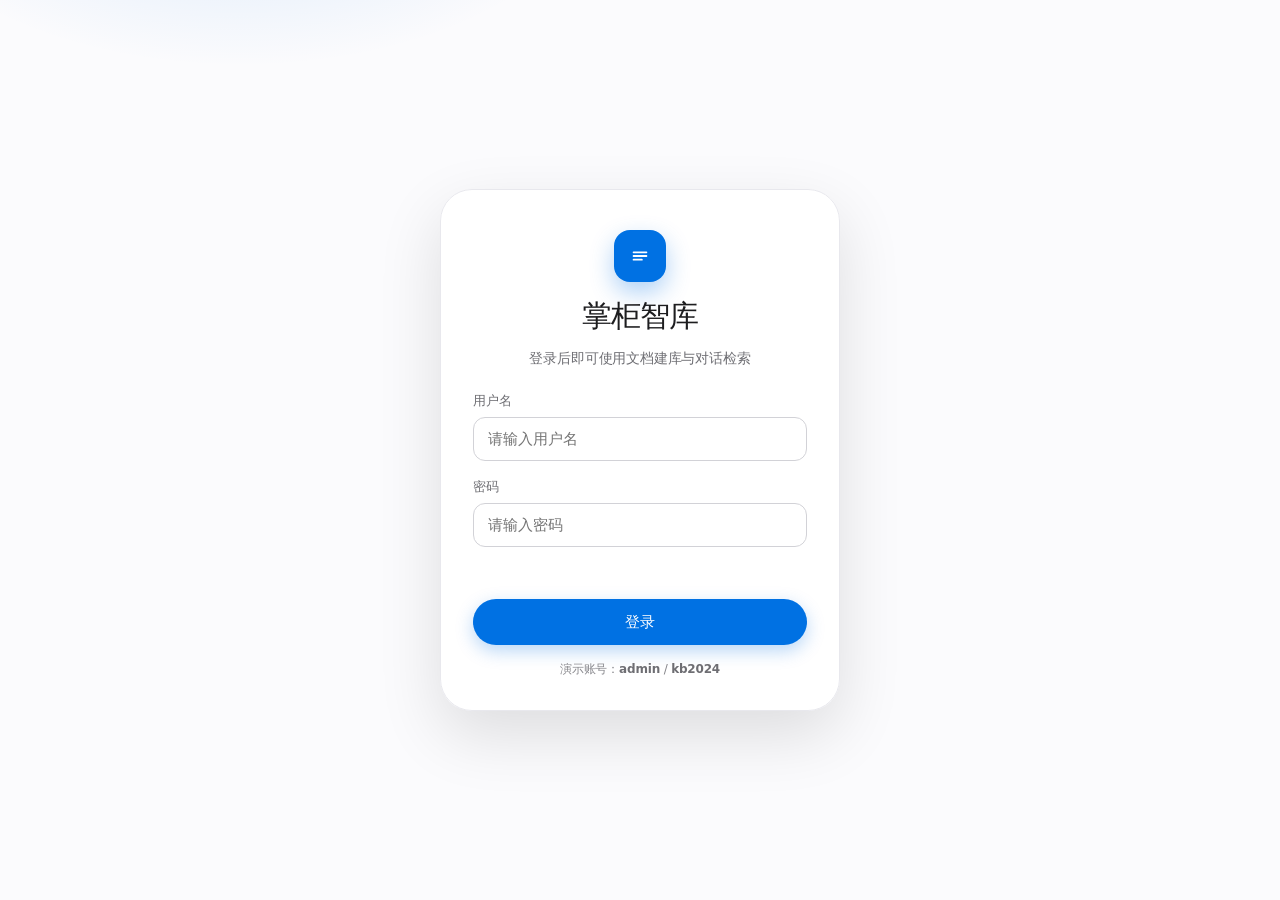
==== web/unified-frontend/chat.html @ 0f70e386 "Initial commit: RAG knowledge-base (import/query LangGraph pipelines) - 排除 .env(真实密钥) 与 .idea/，补全 .g" ====
<!DOCTYPE html>
<html lang="zh-CN">
<head>
  <meta charset="UTF-8" />
  <meta name="viewport" content="width=device-width, initial-scale=1.0, viewport-fit=cover" />
  <meta name="theme-color" content="#fbfbfd" />
  <meta name="description" content="掌柜智库 · 对话检索：流式输出、阶段进度、历史记录与参考配图" />
  <title>对话检索 · 掌柜智库</title>
  <link rel="icon" href="data:image/svg+xml,%3Csvg xmlns='http://www.w3.org/2000/svg' viewBox='0 0 32 32'%3E%3Crect width='32' height='32' rx='8' fill='%230071e3'/%3E%3Cpath d='M9 11h14M9 16h14M9 21h9' stroke='white' stroke-width='2.2' stroke-linecap='round'/%3E%3C/svg%3E" />
  <link rel="stylesheet" href="styles.css" />
  <script>
    /* 登录门禁引导：首次渲染前决定「锁定 / 已登录」，避免未登录时内容一闪而过（FOUC）。 */
    (function () {
      try {
        var authed = localStorage.getItem('kb.auth') === 'ok';
        document.documentElement.classList.add(authed ? 'is-authed' : 'is-locked');
      } catch (e) {
        document.documentElement.classList.add('is-locked');
      }
    })();
  </script>
</head>
<body>
  <!-- ===================== 登录门禁（全站共用） ===================== -->
  <div class="login-view" id="loginView">
    <div class="login-bg" aria-hidden="true"></div>
    <form class="login-card" id="loginForm" novalidate>
      <span class="login-logo" aria-hidden="true">
        <svg viewBox="0 0 24 24" width="22" height="22" fill="none">
          <path d="M5 8h14M5 12h14M5 16h9" stroke="currentColor" stroke-width="2" stroke-linecap="round" />
        </svg>
      </span>
      <h1 class="login-title">掌柜智库</h1>
      <p class="login-sub">登录后即可使用文档建库与对话检索</p>

      <label class="login-field">
        <span>用户名</span>
        <input type="text" id="loginUser" autocomplete="username" placeholder="请输入用户名" spellcheck="false" />
      </label>
      <label class="login-field">
        <span>密码</span>
        <input type="password" id="loginPass" autocomplete="current-password" placeholder="请输入密码" />
      </label>

      <p class="login-error" id="loginError" role="alert" aria-live="polite"></p>

      <button class="btn btn-primary login-submit" id="loginSubmit" type="submit">登录</button>
      <p class="login-hint">演示账号：<b>admin</b> / <b>kb2024</b></p>
    </form>
  </div>

  <!-- ===================== 导航（全站共用） ===================== -->
  <header class="nav" id="nav">
    <div class="nav-inner">
      <a class="nav-brand" href="index.html" aria-label="返回首页">
        <span class="nav-logo" aria-hidden="true">
          <svg viewBox="0 0 24 24" width="20" height="20" fill="none">
            <path d="M5 8h14M5 12h14M5 16h9" stroke="currentColor" stroke-width="2" stroke-linecap="round" />
          </svg>
        </span>
        <span class="nav-name">掌柜智库</span>
      </a>

      <nav class="nav-links" aria-label="主导航">
        <a href="import.html">建库</a>
        <a href="chat.html">对话检索</a>
        <a href="workflow.html">工作流</a>
      </nav>

      <div class="nav-actions">
        <div class="user-menu" id="userMenu" hidden>
          <button class="user-trigger" id="userTrigger" type="button" aria-haspopup="true" aria-expanded="false">
            <span class="user-avatar" data-user-avatar>A</span>
            <span class="user-name" data-user-name>admin</span>
            <span class="user-status" title="已登录"><i class="dot dot-ok"></i></span>
            <svg class="user-caret" viewBox="0 0 24 24" width="12" height="12" fill="none" aria-hidden="true">
              <path d="M6 9l6 6 6-6" stroke="currentColor" stroke-width="2" stroke-linecap="round" stroke-linejoin="round" />
            </svg>
          </button>
          <div class="user-dropdown" id="userDropdown" hidden role="menu">
            <div class="user-dropdown-head">
              <span class="user-avatar" data-user-avatar>A</span>
              <div class="user-dropdown-meta">
                <strong data-user-name>admin</strong>
                <span>已登录</span>
              </div>
            </div>
            <button class="user-dropdown-item is-danger" id="btnLogoutMenu" type="button" role="menuitem">退出登录</button>
          </div>
        </div>

        <button class="nav-ghost" id="btnSettings" type="button">
          <svg viewBox="0 0 24 24" width="15" height="15" fill="none" aria-hidden="true">
            <circle cx="12" cy="12" r="3.2" stroke="currentColor" stroke-width="1.8" />
            <path d="M19.4 15a1.7 1.7 0 0 0 .34 1.87l.06.06a2 2 0 1 1-2.83 2.83l-.06-.06a1.7 1.7 0 0 0-1.87-.34 1.7 1.7 0 0 0-1 1.56V21a2 2 0 1 1-4 0v-.09a1.7 1.7 0 0 0-1.11-1.56 1.7 1.7 0 0 0-1.87.34l-.06.06a2 2 0 1 1-2.83-2.83l.06-.06a1.7 1.7 0 0 0 .34-1.87 1.7 1.7 0 0 0-1.56-1H3a2 2 0 1 1 0-4h.09A1.7 1.7 0 0 0 4.65 8.9a1.7 1.7 0 0 0-.34-1.87l-.06-.06a2 2 0 1 1 2.83-2.83l.06.06a1.7 1.7 0 0 0 1.87.34H9a1.7 1.7 0 0 0 1-1.56V3a2 2 0 1 1 4 0v.09a1.7 1.7 0 0 0 1 1.56 1.7 1.7 0 0 0 1.87-.34l.06-.06a2 2 0 1 1 2.83 2.83l-.06.06a1.7 1.7 0 0 0-.34 1.87V9a1.7 1.7 0 0 0 1.56 1H21a2 2 0 1 1 0 4h-.09a1.7 1.7 0 0 0-1.51 1z" stroke="currentColor" stroke-width="1.4" stroke-linecap="round" stroke-linejoin="round" />
          </svg>
          <span>设置</span>
        </button>
        <button class="nav-burger" id="btnBurger" type="button" aria-label="打开菜单" aria-expanded="false">
          <span></span><span></span>
        </button>
      </div>
    </div>
    <div class="mobile-menu" id="mobileMenu" hidden>
      <a href="import.html">建库</a>
      <a href="chat.html">对话检索</a>
      <a href="workflow.html">工作流</a>
    </div>
  </header>

  <main>
    <!-- ===================== 页面标题 ===================== -->
    <header class="page-head">
      <div class="page-head-bg" aria-hidden="true"></div>
      <p class="eyebrow reveal">对话检索</p>
      <h1 class="page-title reveal">像和人对话一样查资料</h1>
      <p class="page-sub reveal">流式输出、阶段进度、图片参考与历史记录，一次到位。</p>
    </header>

    <!-- ===================== 对话窗口 ===================== -->
    <section class="section section-tight">
      <div class="chat-shell reveal">
        <div class="chat-toolbar">
          <div class="chat-brand">
            <span class="chat-logo" aria-hidden="true"></span>
            <div class="chat-brand-text">
              <strong>BOSS 智库知识库</strong>
              <span>在线 · 知识库检索与联网问答</span>
            </div>
          </div>
          <div class="chat-actions">
            <span class="pill" id="apiPill">API: 未连接</span>
            <label class="switch" title="开启后答案将逐字输出">
              <input type="checkbox" id="streamToggle" checked />
              <span class="switch-track" aria-hidden="true"><span class="switch-thumb"></span></span>
              <span class="switch-label">流式输出</span>
            </label>
            <button class="btn-mini" id="btnClear" type="button">清空历史</button>
          </div>
        </div>

        <!-- ⚠️ 消息容器 id 必须唯一：历史上曾误用 id="chat"，与区块 id 冲突，
             导致 JS 追加的消息被渲染到对话框卡片之外。现固定为 chatLog。 -->
        <div class="chat" id="chatLog" aria-live="polite">
          <div class="dayline">今天</div>
          <div class="msg bot">
            <div class="avatar bot">智库</div>
            <div class="msg-body">
              <div class="bubble">你好，我是掌柜智库知识库助手。你可以直接提问，我会在「阶段进度」里展示处理过程。</div>
              <div class="meta">试试问：「如何使用万用表测量电压？」</div>
            </div>
          </div>
        </div>

        <div class="composer">
          <textarea id="input" rows="1" placeholder="请输入你的问题…（Enter 发送，Shift+Enter 换行）"></textarea>
          <button class="send" id="send" type="button">
            <span class="send-label">发送</span>
            <svg class="send-icon" viewBox="0 0 24 24" width="16" height="16" fill="none" aria-hidden="true">
              <path d="M5 12h14M13 6l6 6-6 6" stroke="currentColor" stroke-width="2" stroke-linecap="round" stroke-linejoin="round" />
            </svg>
          </button>
        </div>
        <div class="composer-hint">
          快捷键：<span class="kbd">Enter</span> 发送 · <span class="kbd">Shift</span>+<span class="kbd">Enter</span> 换行
        </div>
      </div>
    </section>
  </main>

  <!-- ===================== 页脚（全站共用） ===================== -->
  <footer class="footer">
    <div class="footer-inner">
      <div class="footer-brand">
        <span class="nav-logo small" aria-hidden="true">
          <svg viewBox="0 0 24 24" width="16" height="16" fill="none">
            <path d="M5 8h14M5 12h14M5 16h9" stroke="currentColor" stroke-width="2" stroke-linecap="round" />
          </svg>
        </span>
        <span>掌柜智库 · 知识库智能智库</span>
      </div>
      <div class="footer-links">
        <a href="import.html">建库</a>
        <a href="chat.html">对话检索</a>
        <a href="workflow.html">工作流</a>
      </div>
      <div class="footer-status">
        <span class="status-chip" id="pillImport"><i class="dot dot-idle"></i>导入服务 检测中</span>
        <span class="status-chip" id="pillQuery"><i class="dot dot-idle"></i>查询服务 检测中</span>
      </div>
      <p class="footer-note">多页静态站点 · 可直接被后端或 EdgeOne Makers 静态伺服</p>
    </div>
  </footer>

  <!-- ===================== 设置弹窗（全站共用） ===================== -->
  <div class="modal-mask" id="settingsMask" hidden>
    <div class="modal" role="dialog" aria-modal="true" aria-labelledby="settingsTitle">
      <div class="modal-head">
        <h3 id="settingsTitle">服务地址设置</h3>
        <button class="modal-close" id="btnCloseSettings" type="button" aria-label="关闭">×</button>
      </div>
      <div class="modal-body">
        <label class="field">
          <span>导入服务 Base URL</span>
          <input type="text" id="cfgImport" placeholder="http://127.0.0.1:8000" spellcheck="false" />
        </label>
        <label class="field">
          <span>查询服务 Base URL</span>
          <input type="text" id="cfgQuery" placeholder="http://127.0.0.1:8001" spellcheck="false" />
        </label>
        <p class="field-hint">
          留空则使用页面默认值。修改后保存在本机浏览器，仅影响当前设备。
          也可通过 URL 参数覆盖，例如 <code>?import=http://10.0.0.5:8000&amp;query=http://10.0.0.5:8001</code>。
        </p>

        <div class="modal-divider" role="separator"></div>
        <div class="modal-account">
          <div class="modal-account-text">
            <strong>账号</strong>
            <span>退出后需重新登录才能查看内容</span>
          </div>
          <button class="btn btn-danger-ghost btn-sm" id="btnLogout" type="button">退出登录</button>
        </div>
      </div>
      <div class="modal-foot">
        <button class="btn btn-ghost btn-sm" id="btnResetSettings" type="button">恢复默认</button>
        <button class="btn btn-primary btn-sm" id="btnSaveSettings" type="button">保存并重连</button>
      </div>
    </div>
  </div>

  <script src="app.js"></script>
</body>
</html>
---- web/unified-frontend/styles.css ----
/* ==========================================================================
   掌柜智库 · 统一前端控制台
   Apple 官网风格 — 克制、留白、细腻过渡
   ========================================================================== */

:root {
  /* 中性色 */
  --bg: #fbfbfd;
  --bg-alt: #f5f5f7;
  --panel: #ffffff;
  --text: #1d1d1f;
  --text-2: #6e6e73;
  --text-3: #86868b;
  --line: #d2d2d7;
  --line-soft: #e8e8ed;
  --line-faint: #f0f0f2;

  /* 品牌色（Apple blue） */
  --brand: #0071e3;
  --brand-hover: #0077ed;
  --brand-ink: #0058b8;
  --brand-soft: rgba(0, 113, 227, 0.08);

  /* 语义色 */
  --ok: #28a745;
  --ok-soft: rgba(40, 167, 69, 0.1);
  --warn: #f0a020;
  --warn-soft: rgba(240, 160, 32, 0.12);
  --err: #e5484d;
  --err-soft: rgba(229, 72, 77, 0.1);

  /* 圆角 / 阴影 */
  --r-xl: 32px;
  --r-lg: 22px;
  --r-md: 16px;
  --r-sm: 11px;
  --shadow-sm: 0 1px 2px rgba(0, 0, 0, 0.04), 0 4px 12px rgba(0, 0, 0, 0.035);
  --shadow-md: 0 6px 24px rgba(0, 0, 0, 0.07);
  --shadow-lg: 0 24px 64px rgba(0, 0, 0, 0.12);

  /* 缓动 */
  --ease: cubic-bezier(0.22, 0.61, 0.36, 1);
  --ease-out: cubic-bezier(0.16, 0.68, 0.4, 1);

  --nav-h: 52px;
}

* { box-sizing: border-box; }

html {
  scroll-behavior: smooth;
  scroll-padding-top: calc(var(--nav-h) + 16px);
  -webkit-text-size-adjust: 100%;
}

body {
  margin: 0;
  background: var(--bg);
  color: var(--text);
  font-family: -apple-system, BlinkMacSystemFont, "SF Pro Display", "SF Pro Text",
    "Helvetica Neue", "PingFang SC", "Hiragino Sans GB", "Microsoft YaHei", system-ui, sans-serif;
  font-size: 17px;
  line-height: 1.47059;
  letter-spacing: -0.011em;
  font-synthesis: none;
  -webkit-font-smoothing: antialiased;
  -moz-osx-font-smoothing: grayscale;
  overflow-x: hidden;
}

h1, h2, h3, h4 { margin: 0; font-weight: 600; letter-spacing: -0.021em; line-height: 1.08; }
p { margin: 0; }
a { color: inherit; text-decoration: none; }
button { font: inherit; color: inherit; cursor: pointer; border: none; background: none; }
code, .kbd {
  font-family: ui-monospace, SFMono-Regular, "SF Mono", Menlo, Consolas, monospace;
}
.muted { color: var(--text-3); }
::selection { background: rgba(0, 113, 227, 0.18); }

/* ========================== 滚动揭示 ========================== */
.reveal {
  opacity: 0;
  transform: translateY(26px);
  transition: opacity 0.8s var(--ease-out), transform 0.8s var(--ease-out);
  will-change: opacity, transform;
}
.reveal.is-visible { opacity: 1; transform: none; }

@media (prefers-reduced-motion: reduce) {
  html { scroll-behavior: auto; }
  .reveal { opacity: 1; transform: none; transition: none; }
  * { animation-duration: 0.001ms !important; transition-duration: 0.001ms !important; }
}

/* ========================== 通用排版 ========================== */
.eyebrow {
  font-size: 12px;
  font-weight: 600;
  letter-spacing: 0.09em;
  text-transform: uppercase;
  color: var(--brand);
  margin-bottom: 10px;
}

.section {
  max-width: 1080px;
  margin: 0 auto;
  padding: 96px 24px;
}
.section-alt {
  max-width: none;
  background: var(--bg-alt);
}
.section-alt > * { max-width: 1080px; margin-left: auto; margin-right: auto; }

.section-head {
  max-width: 720px;
  margin: 0 auto 44px;
  text-align: center;
}
.section-head h2 {
  font-size: clamp(30px, 4.4vw, 46px);
  margin-bottom: 14px;
}
.section-sub {
  font-size: 19px;
  color: var(--text-2);
  line-height: 1.5;
}

/* ========================== 按钮 ========================== */
.btn {
  display: inline-flex;
  align-items: center;
  justify-content: center;
  gap: 6px;
  border-radius: 980px;
  font-size: 15px;
  font-weight: 500;
  letter-spacing: -0.01em;
  padding: 12px 24px;
  transition: transform 0.24s var(--ease), background-color 0.24s var(--ease),
    color 0.24s var(--ease), box-shadow 0.24s var(--ease), opacity 0.2s;
  white-space: nowrap;
}
.btn:active { transform: scale(0.975); }
.btn-primary {
  background: var(--brand);
  color: #fff;
  box-shadow: 0 6px 18px rgba(0, 113, 227, 0.28);
}
.btn-primary:hover { background: var(--brand-hover); box-shadow: 0 10px 26px rgba(0, 113, 227, 0.34); }
.btn-primary:disabled { opacity: 0.5; box-shadow: none; cursor: not-allowed; transform: none; }
.btn-link { color: var(--brand); padding: 12px 8px; }
.btn-link:hover { text-decoration: underline; text-underline-offset: 3px; }
.btn-ghost { background: rgba(0, 0, 0, 0.05); color: var(--text); }
.btn-ghost:hover { background: rgba(0, 0, 0, 0.08); }
.btn-sm { padding: 9px 18px; font-size: 14px; }

.btn-mini {
  font-size: 13px;
  color: var(--brand);
  padding: 6px 12px;
  border-radius: 980px;
  transition: background-color 0.2s var(--ease);
}
.btn-mini:hover { background: var(--brand-soft); }
.btn-mini:active { transform: scale(0.97); }

/* ========================== 导航 ========================== */
.nav {
  position: fixed;
  top: 0; left: 0; right: 0;
  z-index: 900;
  height: var(--nav-h);
  background: rgba(251, 251, 253, 0.72);
  -webkit-backdrop-filter: saturate(180%) blur(20px);
  backdrop-filter: saturate(180%) blur(20px);
  border-bottom: 1px solid transparent;
  transition: border-color 0.3s var(--ease), background-color 0.3s var(--ease);
}
.nav.is-scrolled {
  border-bottom-color: var(--line-soft);
  background: rgba(251, 251, 253, 0.86);
}
.nav-inner {
  max-width: 1080px;
  margin: 0 auto;
  height: 100%;
  padding: 0 24px;
  display: flex;
  align-items: center;
  gap: 20px;
}
.nav-brand { display: flex; align-items: center; gap: 9px; font-weight: 600; font-size: 16px; }
.nav-logo {
  width: 26px; height: 26px;
  display: inline-flex; align-items: center; justify-content: center;
  border-radius: 8px;
  background: var(--brand);
  color: #fff;
  flex: 0 0 auto;
}
.nav-logo.small { width: 22px; height: 22px; border-radius: 7px; }

.nav-links { display: flex; gap: 4px; margin-left: 12px; }
.nav-links a {
  font-size: 14px;
  color: var(--text-2);
  padding: 7px 13px;
  border-radius: 980px;
  transition: color 0.2s var(--ease), background-color 0.2s var(--ease);
}
.nav-links a:hover { color: var(--text); background: rgba(0, 0, 0, 0.045); }
.nav-links a.is-active { color: var(--text); background: rgba(0, 0, 0, 0.06); font-weight: 500; }

.nav-actions { margin-left: auto; display: flex; align-items: center; gap: 10px; }
.nav-ghost {
  display: inline-flex; align-items: center; gap: 6px;
  font-size: 14px; color: var(--text-2);
  padding: 7px 14px;
  border: 1px solid var(--line);
  border-radius: 980px;
  transition: color 0.2s, border-color 0.2s, background-color 0.2s;
}
.nav-ghost:hover { color: var(--text); border-color: var(--text-3); background: rgba(0, 0, 0, 0.03); }
.nav-ghost:active { transform: scale(0.97); }

.nav-burger {
  display: none;
  width: 40px; height: 40px;
  border-radius: 10px;
  flex-direction: column;
  align-items: center;
  justify-content: center;
  gap: 5px;
}
.nav-burger span {
  display: block;
  width: 18px; height: 1.8px;
  background: var(--text);
  border-radius: 2px;
  transition: transform 0.3s var(--ease), opacity 0.3s var(--ease);
}
.nav-burger[aria-expanded="true"] span:first-child { transform: translateY(3.4px) rotate(45deg); }
.nav-burger[aria-expanded="true"] span:last-child { transform: translateY(-3.4px) rotate(-45deg); }

.mobile-menu {
  background: rgba(251, 251, 253, 0.96);
  -webkit-backdrop-filter: blur(20px);
  backdrop-filter: blur(20px);
  border-bottom: 1px solid var(--line-soft);
  padding: 8px 24px 16px;
  display: flex;
  flex-direction: column;
  animation: menuIn 0.28s var(--ease-out);
}
@keyframes menuIn { from { opacity: 0; transform: translateY(-8px); } to { opacity: 1; transform: none; } }
.mobile-menu a {
  padding: 12px 4px;
  font-size: 17px;
  border-bottom: 1px solid var(--line-faint);
}
.mobile-menu a:last-child { border-bottom: none; }
/* [hidden] 必须能覆盖上面的 display:flex，否则移动端菜单会在桌面端一直可见 */
.mobile-menu[hidden] { display: none; }

/* ========================== Hero ========================== */
.hero {
  position: relative;
  padding: calc(var(--nav-h) + 92px) 24px 96px;
  text-align: center;
  overflow: hidden;
}
.hero-bg {
  position: absolute;
  inset: -20% -10% auto -10%;
  height: 900px;
  background:
    radial-gradient(600px 340px at 22% 12%, rgba(0, 113, 227, 0.13), transparent 62%),
    radial-gradient(560px 320px at 80% 4%, rgba(90, 124, 250, 0.12), transparent 60%);
  pointer-events: none;
}
.hero-inner { position: relative; max-width: 820px; margin: 0 auto; }
.hero-title {
  font-size: clamp(52px, 10vw, 104px);
  font-weight: 700;
  letter-spacing: -0.03em;
  background: linear-gradient(180deg, #1d1d1f 30%, #6b6b70 130%);
  -webkit-background-clip: text;
  background-clip: text;
  -webkit-text-fill-color: transparent;
  margin-bottom: 22px;
}
.hero-sub {
  font-size: clamp(18px, 2.4vw, 23px);
  color: var(--text-2);
  line-height: 1.42;
  margin-bottom: 34px;
}
.hero-actions {
  display: flex;
  gap: 18px;
  justify-content: center;
  align-items: center;
  flex-wrap: wrap;
  margin-bottom: 40px;
}
.hero-meta {
  display: flex;
  gap: 12px;
  justify-content: center;
  flex-wrap: wrap;
}
.status-chip {
  display: inline-flex;
  align-items: center;
  gap: 8px;
  font-size: 13px;
  color: var(--text-2);
  background: rgba(255, 255, 255, 0.7);
  border: 1px solid var(--line-soft);
  padding: 7px 14px;
  border-radius: 980px;
  box-shadow: var(--shadow-sm);
}
.dot { width: 7px; height: 7px; border-radius: 50%; flex: 0 0 auto; }
.dot-idle { background: var(--text-3); }
.dot-ok { background: var(--ok); box-shadow: 0 0 0 3px var(--ok-soft); }
.dot-err { background: var(--err); box-shadow: 0 0 0 3px var(--err-soft); }

/* ========================== 卡片 ========================== */
.card {
  background: var(--panel);
  border: 1px solid var(--line-soft);
  border-radius: var(--r-xl);
  box-shadow: var(--shadow-sm);
  padding: 28px;
  transition: box-shadow 0.4s var(--ease), transform 0.4s var(--ease), border-color 0.4s;
}
.card:hover { box-shadow: var(--shadow-md); }

/* ========================== 上传区 ========================== */
.upload-card { max-width: 860px; margin: 0 auto; }
.dropzone {
  border: 1.5px dashed var(--line);
  border-radius: var(--r-lg);
  background: linear-gradient(180deg, #fcfcfe, #f7f8fb);
  padding: 54px 24px;
  text-align: center;
  cursor: pointer;
  transition: border-color 0.3s var(--ease), background-color 0.3s var(--ease),
    transform 0.3s var(--ease), box-shadow 0.3s var(--ease);
  outline: none;
}
.dropzone:hover, .dropzone:focus-visible {
  border-color: var(--brand);
  background: #f4f9ff;
  box-shadow: 0 0 0 4px var(--brand-soft);
}
.dropzone.is-drag {
  border-color: var(--brand);
  background: #eef6ff;
  transform: scale(1.008);
  box-shadow: 0 0 0 6px var(--brand-soft);
}
.dropzone-icon {
  width: 56px; height: 56px;
  margin: 0 auto 16px;
  display: flex; align-items: center; justify-content: center;
  border-radius: 16px;
  background: var(--brand-soft);
  color: var(--brand);
  transition: transform 0.3s var(--ease);
}
.dropzone:hover .dropzone-icon { transform: translateY(-3px); }
.dropzone-title { font-size: 17px; font-weight: 500; margin-bottom: 6px; }
.link-em { color: var(--brand); }
.dropzone-hint { font-size: 13px; color: var(--text-3); }
.file-input { display: none; }

.upload-toolbar {
  display: flex;
  align-items: center;
  gap: 16px;
  margin-top: 22px;
  flex-wrap: wrap;
}
.upload-hint { font-size: 13px; color: var(--text-3); }

/* ========================== 任务列表 ========================== */
.task-panel { max-width: 860px; margin: 40px auto 0; }
.panel-head {
  display: flex;
  align-items: baseline;
  justify-content: space-between;
  margin-bottom: 16px;
  padding: 0 4px;
}
.panel-head h3 { font-size: 21px; }

.task-list { display: flex; flex-direction: column; gap: 14px; }

.task-card {
  background: var(--panel);
  border: 1px solid var(--line-soft);
  border-radius: var(--r-lg);
  padding: 20px 22px;
  box-shadow: var(--shadow-sm);
  animation: cardIn 0.5s var(--ease-out);
  transition: box-shadow 0.35s var(--ease), border-color 0.35s var(--ease);
}
.task-card:hover { box-shadow: var(--shadow-md); }
@keyframes cardIn { from { opacity: 0; transform: translateY(14px); } to { opacity: 1; transform: none; } }

.task-top { display: flex; align-items: flex-start; gap: 14px; }
.task-file { flex: 1; min-width: 0; }
.task-name {
  font-size: 15px;
  font-weight: 500;
  white-space: nowrap;
  overflow: hidden;
  text-overflow: ellipsis;
}
.task-size { font-size: 12px; color: var(--text-3); margin-top: 3px; }

.badge {
  flex: 0 0 auto;
  font-size: 12px;
  font-weight: 500;
  padding: 5px 12px;
  border-radius: 980px;
  white-space: nowrap;
}
.badge-uploading { background: var(--warn-soft); color: #b5750a; }
.badge-processing { background: var(--brand-soft); color: var(--brand-ink); }
.badge-completed { background: var(--ok-soft); color: #1e7e34; }
.badge-failed { background: var(--err-soft); color: #c0292e; }

.progress-track {
  height: 4px;
  background: var(--line-faint);
  border-radius: 99px;
  overflow: hidden;
  margin-top: 16px;
}
.progress-fill {
  height: 100%;
  width: 0%;
  border-radius: 99px;
  background: var(--brand);
  transition: width 0.5s var(--ease), background-color 0.4s var(--ease);
}
.progress-fill.is-active {
  background: linear-gradient(90deg, #34aadc, var(--brand), #34aadc);
  background-size: 200% 100%;
  animation: shimmer 1.6s linear infinite;
}
@keyframes shimmer { from { background-position: 0% 0; } to { background-position: 200% 0; } }

/* 节点步骤条 */
.stepper {
  display: flex;
  flex-wrap: wrap;
  gap: 8px;
  margin-top: 18px;
}
.step {
  display: inline-flex;
  align-items: center;
  gap: 7px;
  font-size: 12.5px;
  color: var(--text-3);
  background: var(--bg-alt);
  border: 1px solid var(--line-faint);
  border-radius: 980px;
  padding: 6px 12px 6px 9px;
  transition: color 0.3s var(--ease), background-color 0.3s var(--ease),
    border-color 0.3s var(--ease);
}
.step-ico {
  width: 15px; height: 15px;
  border-radius: 50%;
  border: 1.6px solid var(--line);
  display: inline-flex; align-items: center; justify-content: center;
  flex: 0 0 auto;
  font-size: 9px;
  color: transparent;
}
.step.is-done { color: #1e7e34; background: var(--ok-soft); border-color: transparent; }
.step.is-done .step-ico {
  background: var(--ok);
  border-color: var(--ok);
  color: #fff;
}
.step.is-running { color: var(--brand-ink); background: var(--brand-soft); border-color: transparent; }
.step.is-running .step-ico {
  border-color: var(--brand);
  border-top-color: transparent;
  animation: spin 0.8s linear infinite;
}
@keyframes spin { to { transform: rotate(360deg); } }

.log-box { margin-top: 14px; font-size: 12.5px; color: var(--text-2); }
.log-box summary {
  cursor: pointer;
  user-select: none;
  list-style: none;
  color: var(--text-3);
  transition: color 0.2s;
  display: inline-flex; align-items: center; gap: 6px;
}
.log-box summary::-webkit-details-marker { display: none; }
.log-box summary::before {
  content: "";
  width: 6px; height: 6px;
  border-right: 1.5px solid currentColor;
  border-bottom: 1.5px solid currentColor;
  transform: rotate(-45deg);
  transition: transform 0.25s var(--ease);
}
.log-box[open] summary::before { transform: rotate(45deg); }
.log-box summary:hover { color: var(--text); }
.log-list { margin: 10px 0 0; padding: 0 0 0 2px; list-style: none; }
.log-list li {
  padding: 5px 0 5px 20px;
  position: relative;
  line-height: 1.5;
  border-bottom: 1px solid var(--line-faint);
}
.log-list li:last-child { border-bottom: none; }
.log-list li::before {
  content: "✓";
  position: absolute; left: 2px; top: 5px;
  color: var(--ok);
  font-size: 11px;
}
.log-list li.is-running::before { content: "…"; color: var(--brand); font-weight: 700; }
.log-list li.is-empty::before { content: ""; }
.log-list li.is-empty { color: var(--text-3); padding-left: 2px; }

.empty-state {
  text-align: center;
  padding: 40px 20px;
  border: 1px dashed var(--line);
  border-radius: var(--r-lg);
  color: var(--text-3);
}
.empty-state p { font-size: 16px; color: var(--text-2); margin-bottom: 6px; }
.empty-state span { font-size: 13px; }
.empty-state[hidden] { display: none; }

/* ========================== 对话区 ========================== */
.chat-shell {
  max-width: 900px;
  margin: 0 auto;
  background: var(--panel);
  border: 1px solid var(--line-soft);
  border-radius: var(--r-xl);
  box-shadow: var(--shadow-lg);
  overflow: hidden;
  display: flex;
  flex-direction: column;
  height: min(760px, 82vh);
}

.chat-toolbar {
  display: flex;
  align-items: center;
  gap: 14px;
  padding: 14px 20px;
  border-bottom: 1px solid var(--line-soft);
  background: rgba(255, 255, 255, 0.9);
}
.chat-brand { display: flex; align-items: center; gap: 11px; min-width: 0; }
.chat-logo {
  width: 34px; height: 34px;
  border-radius: 11px;
  background: linear-gradient(135deg, #0a84ff, #5b7cfa);
  box-shadow: 0 8px 18px rgba(0, 113, 227, 0.28);
  flex: 0 0 auto;
}
.chat-brand-text { display: flex; flex-direction: column; line-height: 1.2; min-width: 0; }
.chat-brand-text strong { font-size: 14px; }
.chat-brand-text span { font-size: 12px; color: var(--text-3); margin-top: 2px; }
.chat-actions { margin-left: auto; display: flex; align-items: center; gap: 12px; }

.pill {
  font-size: 12px;
  color: var(--text-3);
  border: 1px solid var(--line-soft);
  padding: 5px 11px;
  border-radius: 980px;
  background: var(--bg-alt);
  white-space: nowrap;
  transition: color 0.25s var(--ease), background-color 0.25s var(--ease),
    border-color 0.25s var(--ease);
}
.pill.is-ok { color: #1e7e34; background: var(--ok-soft); border-color: transparent; }

.switch {
  display: inline-flex;
  align-items: center;
  gap: 8px;
  font-size: 12.5px;
  color: var(--text-2);
  cursor: pointer;
  user-select: none;
}
.switch input { position: absolute; opacity: 0; pointer-events: none; }
.switch-track {
  width: 40px; height: 24px;
  border-radius: 99px;
  background: var(--line);
  position: relative;
  transition: background-color 0.3s var(--ease);
  flex: 0 0 auto;
}
.switch-thumb {
  position: absolute;
  top: 2px; left: 2px;
  width: 20px; height: 20px;
  border-radius: 50%;
  background: #fff;
  box-shadow: 0 1px 3px rgba(0, 0, 0, 0.25);
  transition: transform 0.3s var(--ease);
}
.switch input:checked + .switch-track { background: var(--ok); }
.switch input:checked + .switch-track .switch-thumb { transform: translateX(16px); }
.switch input:focus-visible + .switch-track { box-shadow: 0 0 0 3px var(--brand-soft); }

/* 消息容器 */
.chat {
  flex: 1;
  overflow-y: auto;
  padding: 22px 20px 12px;
  background: linear-gradient(180deg, rgba(0, 113, 227, 0.028), transparent 26%);
  scroll-behavior: smooth;
}
.dayline { text-align: center; color: var(--text-3); font-size: 12px; margin: 4px 0 18px; }

.msg { display: flex; gap: 12px; margin: 14px 0; align-items: flex-start; animation: msgIn 0.42s var(--ease-out); }
@keyframes msgIn { from { opacity: 0; transform: translateY(10px); } to { opacity: 1; transform: none; } }
.msg.user { flex-direction: row-reverse; }
.msg-body { flex: 1; min-width: 0; display: flex; flex-direction: column; align-items: flex-start; }
.msg.user .msg-body { align-items: flex-end; }

.avatar {
  width: 34px; height: 34px;
  border-radius: 11px;
  display: flex; align-items: center; justify-content: center;
  font-size: 12px;
  font-weight: 500;
  color: #46536a;
  background: #e9eef7;
  flex: 0 0 auto;
}
.avatar.bot { background: linear-gradient(135deg, rgba(10, 132, 255, 0.16), rgba(91, 124, 250, 0.16)); color: #1c4a8a; }

.bubble {
  max-width: min(680px, 84%);
  border-radius: 18px;
  padding: 12px 15px;
  line-height: 1.58;
  font-size: 15px;
  background: var(--bg-alt);
  color: var(--text);
  white-space: pre-wrap;
  overflow-wrap: break-word;
  border: 1px solid var(--line-faint);
}
.msg.user .bubble {
  background: var(--brand);
  color: #fff;
  border-color: transparent;
  border-bottom-right-radius: 6px;
}
.msg.bot .bubble { border-bottom-left-radius: 6px; }

.meta { font-size: 11.5px; color: var(--text-3); margin-top: 7px; padding: 0 4px; }

.progress-block {
  margin-top: 10px;
  border: 1px solid var(--line-soft);
  border-radius: 14px;
  padding: 9px 12px;
  background: rgba(0, 0, 0, 0.015);
  width: 100%;
}
.progress-block summary {
  cursor: pointer;
  user-select: none;
  list-style: none;
  font-size: 12.5px;
  color: var(--text-3);
  display: inline-flex; align-items: center; gap: 6px;
}
.progress-block summary::-webkit-details-marker { display: none; }
.progress-block summary::before {
  content: "";
  width: 6px; height: 6px;
  border-right: 1.5px solid currentColor;
  border-bottom: 1.5px solid currentColor;
  transform: rotate(-45deg);
  transition: transform 0.25s var(--ease);
}
.progress-block[open] summary::before { transform: rotate(45deg); }
.progress-block ul { margin: 10px 0 0; padding: 0; list-style: none; }
.progress-block li { font-size: 12.5px; color: #56657a; padding: 4px 0; }
.progress-block li.is-done::before { content: "✓ "; color: var(--ok); }
.progress-block li.is-run::before { content: "⏳ "; }

.answer-text { white-space: pre-wrap; }
.answer-images { margin-top: 12px; display: flex; flex-direction: column; gap: 10px; }
.answer-images img {
  display: block;
  max-width: min(100%, 520px);
  max-height: 520px;
  width: auto; height: auto;
  border-radius: 14px;
  border: 1px solid var(--line-soft);
  box-shadow: var(--shadow-md);
  background: #fff;
}
.answer-images a { font-size: 12px; color: var(--text-3); word-break: break-all; }

.typing { display: inline-flex; gap: 5px; align-items: center; padding: 2px 0; }
.typing .tdot {
  width: 7px; height: 7px; border-radius: 50%;
  background: #9aa6b2;
  animation: bounce 1.3s infinite ease-in-out;
}
.typing .tdot:nth-child(2) { animation-delay: 0.16s; }
.typing .tdot:nth-child(3) { animation-delay: 0.32s; }
@keyframes bounce { 0%, 80%, 100% { transform: translateY(0); opacity: 0.55; } 40% { transform: translateY(-5px); opacity: 1; } }

/* 输入区 */
.composer {
  border-top: 1px solid var(--line-soft);
  padding: 14px 18px 10px;
  display: flex;
  gap: 12px;
  align-items: flex-end;
  background: #fff;
}
.composer textarea {
  flex: 1;
  resize: none;
  min-height: 46px;
  max-height: 160px;
  padding: 12px 14px;
  border-radius: 14px;
  border: 1px solid var(--line);
  outline: none;
  font-size: 15px;
  line-height: 1.5;
  font-family: inherit;
  background: var(--bg);
  transition: border-color 0.22s var(--ease), box-shadow 0.22s var(--ease), background-color 0.22s;
}
.composer textarea:focus { border-color: var(--brand); background: #fff; box-shadow: 0 0 0 4px var(--brand-soft); }

.send {
  display: inline-flex;
  align-items: center;
  gap: 6px;
  height: 46px;
  padding: 0 20px;
  border-radius: 14px;
  font-size: 15px;
  font-weight: 500;
  color: #fff;
  background: var(--brand);
  box-shadow: 0 6px 16px rgba(0, 113, 227, 0.26);
  transition: background-color 0.24s var(--ease), transform 0.2s var(--ease), box-shadow 0.24s var(--ease), opacity 0.2s;
}
.send:hover { background: var(--brand-hover); box-shadow: 0 8px 22px rgba(0, 113, 227, 0.32); }
.send:active { transform: scale(0.975); }
.send:disabled { opacity: 0.5; cursor: not-allowed; box-shadow: none; transform: none; }
.send-icon { display: none; }
.composer-hint {
  padding: 2px 20px 12px;
  color: var(--text-3);
  font-size: 12px;
  background: #fff;
}
.kbd {
  border: 1px solid var(--line);
  padding: 1px 6px;
  border-radius: 6px;
  background: var(--bg-alt);
  color: #46536a;
  font-size: 11px;
}

/* ========================== 工作流卡片 ========================== */
.flow-grid {
  display: grid;
  grid-template-columns: 1fr 1fr;
  gap: 22px;
}
.flow-card {
  background: var(--panel);
  border: 1px solid var(--line-soft);
  border-radius: var(--r-lg);
  padding: 28px;
  box-shadow: var(--shadow-sm);
  transition: box-shadow 0.35s var(--ease), transform 0.35s var(--ease);
}
.flow-card:hover { box-shadow: var(--shadow-md); transform: translateY(-2px); }
.flow-card h3 { font-size: 19px; margin-bottom: 16px; }
.flow-steps { margin: 0; padding: 0; list-style: none; counter-reset: step; }
.flow-steps li {
  counter-increment: step;
  position: relative;
  padding: 9px 0 9px 38px;
  font-size: 14.5px;
  color: var(--text-2);
  border-bottom: 1px solid var(--line-faint);
}
.flow-steps li:last-child { border-bottom: none; }
.flow-steps li::before {
  content: counter(step);
  position: absolute;
  left: 0; top: 50%;
  transform: translateY(-50%);
  width: 24px; height: 24px;
  border-radius: 50%;
  background: var(--brand-soft);
  color: var(--brand-ink);
  font-size: 12px;
  font-weight: 600;
  display: flex; align-items: center; justify-content: center;
}

/* ========================== 页脚 ========================== */
.footer {
  background: var(--bg-alt);
  border-top: 1px solid var(--line-soft);
  padding: 46px 24px;
}
.footer-inner {
  max-width: 1080px;
  margin: 0 auto;
  display: flex;
  flex-direction: column;
  gap: 16px;
}
.footer-brand { display: flex; align-items: center; gap: 9px; font-size: 14px; font-weight: 500; }
.footer-links { display: flex; gap: 22px; flex-wrap: wrap; }
.footer-links a { font-size: 13px; color: var(--text-2); transition: color 0.2s; }
.footer-links a:hover { color: var(--brand); }
.footer-note { font-size: 12px; color: var(--text-3); margin-top: 6px; }

/* ========================== 设置弹窗 ========================== */
.modal-mask {
  position: fixed;
  inset: 0;
  z-index: 1000;
  background: rgba(0, 0, 0, 0.32);
  -webkit-backdrop-filter: blur(6px);
  backdrop-filter: blur(6px);
  display: flex;
  align-items: center;
  justify-content: center;
  padding: 20px;
  animation: maskIn 0.25s var(--ease-out);
}
@keyframes maskIn { from { opacity: 0; } to { opacity: 1; } }
.modal-mask[hidden] { display: none; }
.modal {
  width: 100%;
  max-width: 460px;
  background: #fff;
  border-radius: var(--r-lg);
  box-shadow: var(--shadow-lg);
  overflow: hidden;
  animation: modalIn 0.34s var(--ease-out);
}
@keyframes modalIn { from { opacity: 0; transform: translateY(18px) scale(0.98); } to { opacity: 1; transform: none; } }
.modal-head {
  display: flex;
  align-items: center;
  justify-content: space-between;
  padding: 20px 22px 0;
}
.modal-head h3 { font-size: 19px; }
.modal-close {
  width: 32px; height: 32px;
  border-radius: 50%;
  font-size: 22px;
  line-height: 1;
  color: var(--text-3);
  background: var(--bg-alt);
  transition: background-color 0.2s, color 0.2s;
}
.modal-close:hover { background: var(--line-soft); color: var(--text); }
.modal-body { padding: 20px 22px 6px; display: flex; flex-direction: column; gap: 16px; }
.field { display: flex; flex-direction: column; gap: 7px; }
.field span { font-size: 13px; color: var(--text-2); font-weight: 500; }
.field input {
  padding: 11px 14px;
  border-radius: 12px;
  border: 1px solid var(--line);
  font-size: 14px;
  font-family: inherit;
  outline: none;
  transition: border-color 0.2s, box-shadow 0.2s;
}
.field input:focus { border-color: var(--brand); box-shadow: 0 0 0 4px var(--brand-soft); }
.field-hint { font-size: 12px; color: var(--text-3); line-height: 1.55; }
.field-hint code { background: var(--bg-alt); padding: 1px 5px; border-radius: 5px; font-size: 11.5px; }
.modal-foot {
  display: flex;
  justify-content: space-between;
  gap: 12px;
  padding: 18px 22px 22px;
}

/* ========================== 登录门禁 ========================== */
/* 未登录时：导航 / main / 页脚「真正不展示」（display:none，而非遮罩层） */
#loginView { display: none; }
html.is-locked .nav,
html.is-locked main,
html.is-locked .footer { display: none; }
html.is-locked body { overflow: hidden; }
html.is-locked #loginView { display: flex; }
html.is-authed #loginView { display: none; }

.login-view {
  position: fixed;
  inset: 0;
  z-index: 950; /* 高于导航(900)、低于设置弹窗(1000) */
  align-items: center;
  justify-content: center;
  padding: 24px;
  overflow-y: auto;
  background: var(--bg);
}
.login-bg {
  position: absolute;
  inset: -30% -10% auto -10%;
  height: 900px;
  pointer-events: none;
  background:
    radial-gradient(600px 340px at 24% 14%, rgba(0, 113, 227, 0.15), transparent 62%),
    radial-gradient(560px 320px at 78% 4%, rgba(90, 124, 250, 0.13), transparent 60%);
}

.login-card {
  position: relative;
  width: 100%;
  max-width: 400px;
  margin: auto;
  background: rgba(255, 255, 255, 0.86);
  -webkit-backdrop-filter: saturate(180%) blur(20px);
  backdrop-filter: saturate(180%) blur(20px);
  border: 1px solid var(--line-soft);
  border-radius: var(--r-xl);
  box-shadow: var(--shadow-lg);
  padding: 40px 32px 32px;
  display: flex;
  flex-direction: column;
  gap: 16px;
  text-align: center;
  animation: loginIn 0.62s var(--ease-out);
}
@keyframes loginIn {
  from { opacity: 0; transform: translateY(20px) scale(0.985); }
  to { opacity: 1; transform: none; }
}
.login-logo {
  width: 52px; height: 52px;
  margin: 0 auto 2px;
  display: flex; align-items: center; justify-content: center;
  border-radius: 16px;
  background: var(--brand);
  color: #fff;
  box-shadow: 0 10px 24px rgba(0, 113, 227, 0.32);
}
.login-title { font-size: 30px; letter-spacing: -0.025em; }
.login-sub { font-size: 14px; color: var(--text-2); margin-bottom: 6px; }

.login-field { display: flex; flex-direction: column; gap: 7px; text-align: left; }
.login-field span { font-size: 13px; color: var(--text-2); font-weight: 500; }
.login-field input {
  padding: 12px 14px;
  border-radius: 12px;
  border: 1px solid var(--line);
  font-size: 15px;
  font-family: inherit;
  outline: none;
  background: #fff;
  transition: border-color 0.22s var(--ease), box-shadow 0.22s var(--ease);
}
.login-field input:focus { border-color: var(--brand); box-shadow: 0 0 0 4px var(--brand-soft); }

.login-error {
  min-height: 18px;
  font-size: 13px;
  color: var(--err);
  text-align: left;
  opacity: 0;
  transition: opacity 0.3s var(--ease);
}
.login-error.is-show { opacity: 1; }

.login-submit { width: 100%; margin-top: 2px; }
.login-card.is-shake { animation: shake 0.44s var(--ease); }
@keyframes shake {
  0%, 100% { transform: translateX(0); }
  18% { transform: translateX(-9px); }
  36% { transform: translateX(8px); }
  54% { transform: translateX(-5px); }
  72% { transform: translateX(3px); }
  90% { transform: translateX(-1px); }
}
.login-hint { font-size: 12px; color: var(--text-3); }
.login-hint b { color: var(--text-2); font-weight: 600; }

/* 设置弹窗内的「账号 / 退出登录」 */
.modal-divider { height: 1px; background: var(--line-faint); margin: 4px 0 0; }
.modal-account { display: flex; align-items: center; justify-content: space-between; gap: 12px; }
.modal-account-text { display: flex; flex-direction: column; gap: 2px; text-align: left; }
.modal-account-text strong { font-size: 14px; }
.modal-account-text span { font-size: 12px; color: var(--text-3); }
.btn-danger-ghost { background: var(--err-soft); color: #c0292e; }
.btn-danger-ghost:hover { background: rgba(229, 72, 77, 0.17); }

/* ========================== 用户区（登录后） ========================== */
.user-menu { position: relative; display: flex; }
.user-menu[hidden] { display: none; }

.user-trigger {
  display: inline-flex;
  align-items: center;
  gap: 8px;
  padding: 5px 10px 5px 5px;
  border: 1px solid var(--line-soft);
  border-radius: 980px;
  background: rgba(255, 255, 255, 0.9);
  transition: border-color 0.2s var(--ease), background-color 0.2s var(--ease), box-shadow 0.2s var(--ease);
}
.user-trigger:hover { border-color: var(--line); box-shadow: var(--shadow-sm); }
.user-trigger:active { transform: scale(0.98); }

.user-avatar {
  width: 26px; height: 26px;
  border-radius: 50%;
  display: inline-flex; align-items: center; justify-content: center;
  font-size: 12px; font-weight: 600;
  color: #fff;
  background: linear-gradient(135deg, #0a84ff, #5b7cfa);
  flex: 0 0 auto;
}
.user-name { font-size: 13.5px; font-weight: 500; letter-spacing: -0.01em; }
.user-status { display: inline-flex; align-items: center; }
.user-caret { color: var(--text-3); transition: transform 0.24s var(--ease); }
.user-trigger[aria-expanded="true"] .user-caret { transform: rotate(180deg); }

.user-dropdown {
  position: absolute;
  top: calc(100% + 10px);
  right: 0;
  min-width: 208px;
  background: rgba(255, 255, 255, 0.96);
  -webkit-backdrop-filter: saturate(180%) blur(20px);
  backdrop-filter: saturate(180%) blur(20px);
  border: 1px solid var(--line-soft);
  border-radius: var(--r-md);
  box-shadow: var(--shadow-lg);
  padding: 8px;
  display: flex;
  flex-direction: column;
  gap: 4px;
  z-index: 920;
  animation: menuIn 0.24s var(--ease-out);
}
.user-dropdown[hidden] { display: none; }

.user-dropdown-head {
  display: flex;
  align-items: center;
  gap: 10px;
  padding: 8px 10px 10px;
  border-bottom: 1px solid var(--line-faint);
  margin-bottom: 4px;
}
.user-dropdown-meta { display: flex; flex-direction: column; line-height: 1.25; }
.user-dropdown-meta strong { font-size: 14px; }
.user-dropdown-meta span { font-size: 12px; color: var(--ok); }

.user-dropdown-item {
  text-align: left;
  font-size: 14px;
  padding: 9px 12px;
  border-radius: 10px;
  color: var(--text);
  transition: background-color 0.18s var(--ease), color 0.18s var(--ease);
}
.user-dropdown-item:hover { background: var(--bg-alt); }
.user-dropdown-item.is-danger { color: #c0292e; }
.user-dropdown-item.is-danger:hover { background: var(--err-soft); }

/* ========================== 页脚状态 ========================== */
.footer-status { display: flex; gap: 10px; flex-wrap: wrap; }

/* ========================== 子页面标题 ========================== */
.page-head {
  position: relative;
  max-width: 860px;
  margin: 0 auto;
  padding: calc(var(--nav-h) + 30px) 24px 6px;
  text-align: center;
  overflow: hidden;
}
.page-head-bg {
  position: absolute;
  inset: -40% -40% auto -40%;
  height: 560px;
  pointer-events: none;
  background:
    radial-gradient(560px 300px at 26% 26%, rgba(0, 113, 227, 0.12), transparent 62%),
    radial-gradient(520px 280px at 78% 14%, rgba(90, 124, 250, 0.11), transparent 60%);
}
/* ⚠️ 必须排除 .page-head-bg：若写成 `.page-head > *` 会把背景块的
   position:absolute 覆盖成 relative，使 560px 高的装饰块变成普通流式块，
   把标题整体顶出首屏。 */
.page-head > :not(.page-head-bg) { position: relative; }
.page-title {
  font-size: clamp(32px, 5.6vw, 58px);
  letter-spacing: -0.028em;
  margin-bottom: 14px;
}
.page-sub { font-size: 18px; color: var(--text-2); line-height: 1.5; }

/* 紧跟子页标题的第一个内容区：收紧上边距，保证核心功能区首屏可见 */
.section-tight { padding-top: 34px; }

/* ========================== 首页入口卡片 ========================== */
.entry-grid {
  display: grid;
  grid-template-columns: repeat(3, 1fr);
  gap: 20px;
}
.entry-card {
  display: flex;
  flex-direction: column;
  gap: 12px;
  background: var(--panel);
  border: 1px solid var(--line-soft);
  border-radius: var(--r-lg);
  padding: 30px 26px;
  box-shadow: var(--shadow-sm);
  transition: transform 0.35s var(--ease), box-shadow 0.35s var(--ease), border-color 0.35s var(--ease);
}
.entry-card:hover {
  transform: translateY(-4px);
  box-shadow: var(--shadow-md);
  border-color: var(--line);
}
.entry-card:active { transform: translateY(-1px) scale(0.995); }
.entry-icon {
  width: 52px; height: 52px;
  border-radius: 15px;
  display: inline-flex; align-items: center; justify-content: center;
  background: var(--brand-soft);
  color: var(--brand);
  transition: background-color 0.3s var(--ease), transform 0.35s var(--ease);
}
.entry-card:hover .entry-icon { transform: translateY(-2px) scale(1.04); background: rgba(0, 113, 227, 0.13); }
.entry-card h3 { font-size: 21px; }
.entry-card p { font-size: 14.5px; color: var(--text-2); line-height: 1.55; flex: 1; }
.entry-cta {
  display: inline-flex;
  align-items: center;
  gap: 6px;
  font-size: 14px;
  font-weight: 500;
  color: var(--brand);
  margin-top: 4px;
}
.entry-card:hover .entry-cta { text-decoration: underline; text-underline-offset: 3px; }

/* ========================== 工作流页补充 ========================== */
.flow-desc { font-size: 14px; color: var(--text-2); line-height: 1.55; margin: -6px 0 16px; }
.flow-note {
  margin-top: 22px;
  padding: 20px 24px;
  background: var(--panel);
  border: 1px solid var(--line-soft);
  border-radius: var(--r-lg);
  box-shadow: var(--shadow-sm);
  font-size: 14.5px;
  color: var(--text-2);
  line-height: 1.6;
}
.flow-note code {
  background: var(--bg-alt);
  padding: 1px 6px;
  border-radius: 6px;
  font-size: 12.5px;
  color: var(--brand-ink);
}
.flow-cta { display: flex; gap: 14px; justify-content: center; margin-top: 34px; flex-wrap: wrap; }

/* ========================== 响应式 ========================== */
@media (max-width: 860px) {
  .flow-grid { grid-template-columns: 1fr; }
  .entry-grid { grid-template-columns: 1fr; }
}

@media (max-width: 720px) {
  :root { --nav-h: 50px; }
  body { font-size: 16px; }
  .nav-links { display: none; }
  .nav-burger { display: flex; }
  .nav-ghost span { display: none; }
  .nav-ghost { padding: 8px 10px; }
  .user-name { display: none; }
  .user-trigger { padding: 4px 8px 4px 4px; }
  .user-dropdown { min-width: 196px; }

  .section { padding: 64px 18px; }
  .section-alt { padding: 64px 18px; }
  .section-alt > * { padding-left: 0; padding-right: 0; }
  .section-tight { padding-top: 32px; }
  .hero { padding: calc(var(--nav-h) + 56px) 18px 68px; }
  .hero-sub { font-size: 17px; }
  .br-md { display: none; }
  .page-head { padding: calc(var(--nav-h) + 46px) 18px 6px; }
  .page-sub { font-size: 16px; }
  .entry-card { padding: 24px 22px; }
  .card { padding: 20px; border-radius: var(--r-lg); }
  .dropzone { padding: 40px 16px; }

  .chat-shell { height: min(660px, 80vh); border-radius: var(--r-lg); }
  .chat-brand-text span { display: none; }
  .chat-actions { gap: 8px; }
  .chat-actions .pill { display: none; }
  .switch-label { display: none; }
  .bubble { max-width: 88%; }
  .msg .avatar { width: 30px; height: 30px; border-radius: 9px; font-size: 11px; }

  .send-label { display: none; }
  .send { padding: 0 16px; }
  .send-icon { display: block; }

  .flow-card { padding: 22px; }

  .login-view { padding: 18px; }
  .login-card { padding: 32px 24px 26px; border-radius: var(--r-lg); }
  .login-title { font-size: 26px; }
}

@media (max-width: 420px) {
  .chat-toolbar { padding: 12px 14px; }
  .composer { padding: 12px 12px 8px; }
}
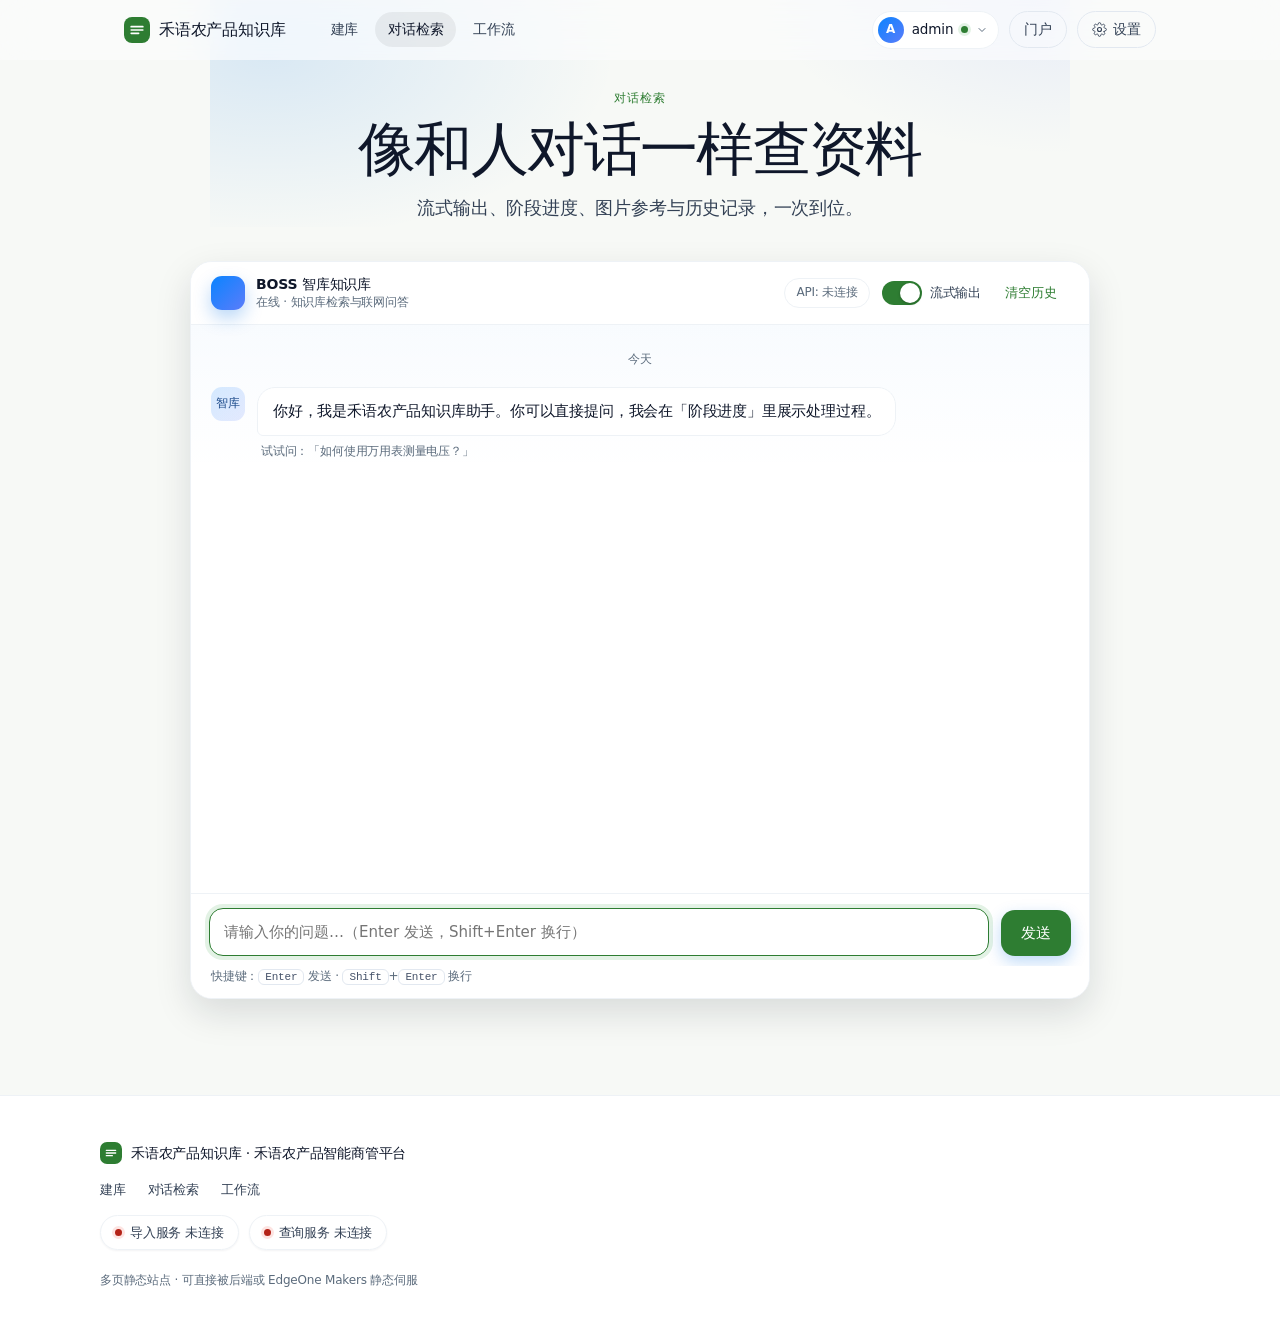
==== commit 1c79e35e: "refactor: 零中间件单进程重构，适配 2C2G 服务器部署 将 Milvus/MongoDB/MinIO 三件中间件全部替换为进程内或单文件方案， 配合三档 embedding 开关，使 2 " ====
--- a/web/unified-frontend/chat.html
+++ b/web/unified-frontend/chat.html
@@ -4,50 +4,14 @@
   <meta charset="UTF-8" />
   <meta name="viewport" content="width=device-width, initial-scale=1.0, viewport-fit=cover" />
   <meta name="theme-color" content="#fbfbfd" />
-  <meta name="description" content="掌柜智库 · 对话检索：流式输出、阶段进度、历史记录与参考配图" />
-  <title>对话检索 · 掌柜智库</title>
+  <meta name="description" content="禾语农产品知识库 · 对话检索：流式输出、阶段进度、历史记录与参考配图" />
+  <title>对话检索 · 禾语农产品知识库</title>
   <link rel="icon" href="data:image/svg+xml,%3Csvg xmlns='http://www.w3.org/2000/svg' viewBox='0 0 32 32'%3E%3Crect width='32' height='32' rx='8' fill='%230071e3'/%3E%3Cpath d='M9 11h14M9 16h14M9 21h9' stroke='white' stroke-width='2.2' stroke-linecap='round'/%3E%3C/svg%3E" />
   <link rel="stylesheet" href="styles.css" />
-  <script>
-    /* 登录门禁引导：首次渲染前决定「锁定 / 已登录」，避免未登录时内容一闪而过（FOUC）。 */
-    (function () {
-      try {
-        var authed = localStorage.getItem('kb.auth') === 'ok';
-        document.documentElement.classList.add(authed ? 'is-authed' : 'is-locked');
-      } catch (e) {
-        document.documentElement.classList.add('is-locked');
-      }
-    })();
-  </script>
+
 </head>
 <body>
-  <!-- ===================== 登录门禁（全站共用） ===================== -->
-  <div class="login-view" id="loginView">
-    <div class="login-bg" aria-hidden="true"></div>
-    <form class="login-card" id="loginForm" novalidate>
-      <span class="login-logo" aria-hidden="true">
-        <svg viewBox="0 0 24 24" width="22" height="22" fill="none">
-          <path d="M5 8h14M5 12h14M5 16h9" stroke="currentColor" stroke-width="2" stroke-linecap="round" />
-        </svg>
-      </span>
-      <h1 class="login-title">掌柜智库</h1>
-      <p class="login-sub">登录后即可使用文档建库与对话检索</p>
 
-      <label class="login-field">
-        <span>用户名</span>
-        <input type="text" id="loginUser" autocomplete="username" placeholder="请输入用户名" spellcheck="false" />
-      </label>
-      <label class="login-field">
-        <span>密码</span>
-        <input type="password" id="loginPass" autocomplete="current-password" placeholder="请输入密码" />
-      </label>
-
-      <p class="login-error" id="loginError" role="alert" aria-live="polite"></p>
-
-      <button class="btn btn-primary login-submit" id="loginSubmit" type="submit">登录</button>
-      <p class="login-hint">演示账号：<b>admin</b> / <b>kb2024</b></p>
-    </form>
-  </div>
 
   <!-- ===================== 导航（全站共用） ===================== -->
   <header class="nav" id="nav">
@@ -58,7 +22,7 @@
             <path d="M5 8h14M5 12h14M5 16h9" stroke="currentColor" stroke-width="2" stroke-linecap="round" />
           </svg>
         </span>
-        <span class="nav-name">掌柜智库</span>
+        <span class="nav-name">禾语农产品知识库</span>
       </a>
 
       <nav class="nav-links" aria-label="主导航">
@@ -89,7 +53,8 @@
           </div>
         </div>
 
-        <button class="nav-ghost" id="btnSettings" type="button">
+        <a class="nav-ghost" href="http://127.0.0.1:5174/" target="_blank" rel="noopener" title="返回禾语农产品智能商管平台门户">门户</a>
+      <button class="nav-ghost" id="btnSettings" type="button">
           <svg viewBox="0 0 24 24" width="15" height="15" fill="none" aria-hidden="true">
             <circle cx="12" cy="12" r="3.2" stroke="currentColor" stroke-width="1.8" />
             <path d="M19.4 15a1.7 1.7 0 0 0 .34 1.87l.06.06a2 2 0 1 1-2.83 2.83l-.06-.06a1.7 1.7 0 0 0-1.87-.34 1.7 1.7 0 0 0-1 1.56V21a2 2 0 1 1-4 0v-.09a1.7 1.7 0 0 0-1.11-1.56 1.7 1.7 0 0 0-1.87.34l-.06.06a2 2 0 1 1-2.83-2.83l.06-.06a1.7 1.7 0 0 0 .34-1.87 1.7 1.7 0 0 0-1.56-1H3a2 2 0 1 1 0-4h.09A1.7 1.7 0 0 0 4.65 8.9a1.7 1.7 0 0 0-.34-1.87l-.06-.06a2 2 0 1 1 2.83-2.83l.06.06a1.7 1.7 0 0 0 1.87.34H9a1.7 1.7 0 0 0 1-1.56V3a2 2 0 1 1 4 0v.09a1.7 1.7 0 0 0 1 1.56 1.7 1.7 0 0 0 1.87-.34l.06-.06a2 2 0 1 1 2.83 2.83l-.06.06a1.7 1.7 0 0 0-.34 1.87V9a1.7 1.7 0 0 0 1.56 1H21a2 2 0 1 1 0 4h-.09a1.7 1.7 0 0 0-1.51 1z" stroke="currentColor" stroke-width="1.4" stroke-linecap="round" stroke-linejoin="round" />
@@ -146,7 +111,7 @@
           <div class="msg bot">
             <div class="avatar bot">智库</div>
             <div class="msg-body">
-              <div class="bubble">你好，我是掌柜智库知识库助手。你可以直接提问，我会在「阶段进度」里展示处理过程。</div>
+              <div class="bubble">你好，我是禾语农产品知识库助手。你可以直接提问，我会在「阶段进度」里展示处理过程。</div>
               <div class="meta">试试问：「如何使用万用表测量电压？」</div>
             </div>
           </div>
@@ -177,7 +142,7 @@
             <path d="M5 8h14M5 12h14M5 16h9" stroke="currentColor" stroke-width="2" stroke-linecap="round" />
           </svg>
         </span>
-        <span>掌柜智库 · 知识库智能智库</span>
+        <span>禾语农产品知识库 · 禾语农产品智能商管平台</span>
       </div>
       <div class="footer-links">
         <a href="import.html">建库</a>
--- a/web/unified-frontend/styles.css
+++ b/web/unified-frontend/styles.css
@@ -1,48 +1,56 @@
 /* ==========================================================================
-   掌柜智库 · 统一前端控制台
-   Apple 官网风格 — 克制、留白、细腻过渡
+   禾语农产品知识库 · 统一前端控制台（嘉禾品牌版）
+   配色/圆角/阴影/动效全部来自品牌令牌包 jiahe-brand-tokens@1.0.0
+   （同目录副本，由 sync-brand-tokens.py 同步，勿单独修改）。
+   本文件只保留本站命名（--bg/--brand 等）到品牌令牌的别名映射 + 站内特有变量。
    ========================================================================== */
+@import './jiahe-brand-tokens.css';
 
 :root {
-  /* 中性色 */
-  --bg: #fbfbfd;
-  --bg-alt: #f5f5f7;
-  --panel: #ffffff;
-  --text: #1d1d1f;
-  --text-2: #6e6e73;
-  --text-3: #86868b;
-  --line: #d2d2d7;
-  --line-soft: #e8e8ed;
-  --line-faint: #f0f0f2;
-
-  /* 品牌色（Apple blue） */
-  --brand: #0071e3;
-  --brand-hover: #0077ed;
-  --brand-ink: #0058b8;
-  --brand-soft: rgba(0, 113, 227, 0.08);
-
-  /* 语义色 */
-  --ok: #28a745;
-  --ok-soft: rgba(40, 167, 69, 0.1);
-  --warn: #f0a020;
-  --warn-soft: rgba(240, 160, 32, 0.12);
-  --err: #e5484d;
-  --err-soft: rgba(229, 72, 77, 0.1);
-
-  /* 圆角 / 阴影 */
-  --r-xl: 32px;
-  --r-lg: 22px;
-  --r-md: 16px;
-  --r-sm: 11px;
-  --shadow-sm: 0 1px 2px rgba(0, 0, 0, 0.04), 0 4px 12px rgba(0, 0, 0, 0.035);
-  --shadow-md: 0 6px 24px rgba(0, 0, 0, 0.07);
-  --shadow-lg: 0 24px 64px rgba(0, 0, 0, 0.12);
-
-  /* 缓动 */
-  --ease: cubic-bezier(0.22, 0.61, 0.36, 1);
-  --ease-out: cubic-bezier(0.16, 0.68, 0.4, 1);
-
-  --nav-h: 52px;
+  /* 命名别名映射（本站组件沿用原命名，值来自品牌令牌包） */
+  --bg: var(--surface-raised);
+  --bg-alt: var(--surface);
+  --panel: var(--surface);
+  --text: var(--text-primary);
+  --text-2: var(--text-secondary);
+  --text-3: var(--text-muted);
+  --line: var(--border);
+  --line-soft: var(--border-light);
+  --line-faint: var(--border-light);
+
+  --brand: var(--primary);
+  --brand-hover: var(--primary-hover);
+  --brand-ink: var(--primary-active);
+  --brand-soft: var(--primary-soft);
+
+  --ok: var(--success);
+  --ok-soft: var(--success-soft);
+  --warn: var(--warning);
+  --warn-soft: var(--warning-soft);
+  --err: var(--danger);
+  --err-soft: var(--danger-soft);
+
+  /* 组件别名补齐（2026-10-16 修复，与「AI客服助手」同款问题）：
+     品牌包 v1.0.0 是缩写命名（--r-* / --sh-* / --dur-*），而本文件引用的
+     --shadow-* / --radius-* / --duration-* 全名从未接通 → 圆角/阴影/动效整体失效。
+     此处一次性补齐映射；品牌包恢复全名令牌后可删本段。 */
+  --radius-xs: var(--r-xs);
+  --radius-sm: var(--r-sm);
+  --radius-md: var(--r-md);
+  --radius-lg: var(--r-lg);
+  --radius-xl: var(--r-xl);
+  --radius-full: var(--r-full);
+  --shadow-sm: var(--sh-sm);
+  --shadow-md: var(--sh-md);
+  --shadow-lg: var(--sh-lg);
+  --duration-fast: var(--dur-fast);
+  --duration-base: var(--dur-base);
+  --duration-slow: var(--dur-slow);
+
+  /* 本站过渡大量引用 --ease：对齐品牌标准缓动 */
+  --ease: var(--ease-standard);
+
+  --nav-h: 60px; /* 与禾语农产品平台统一壳高度对齐 */
 }
 
 * { box-sizing: border-box; }
